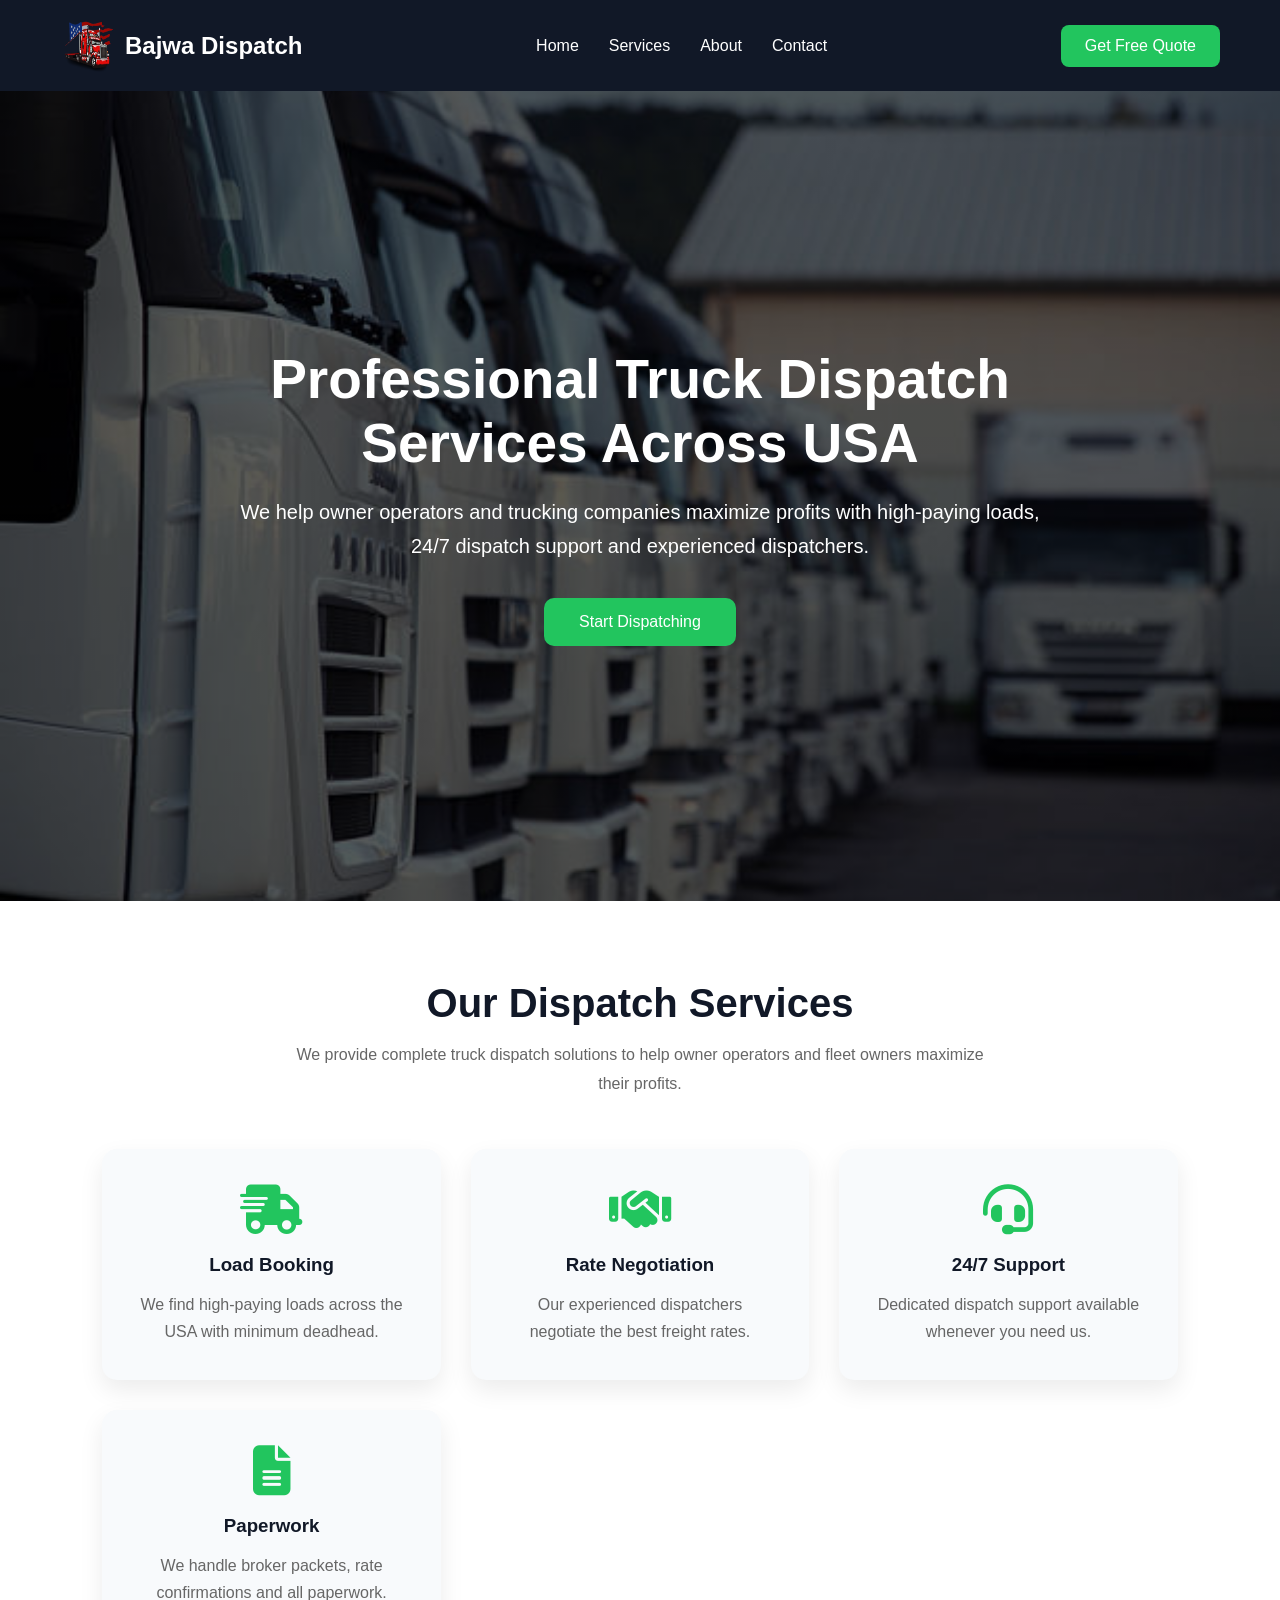
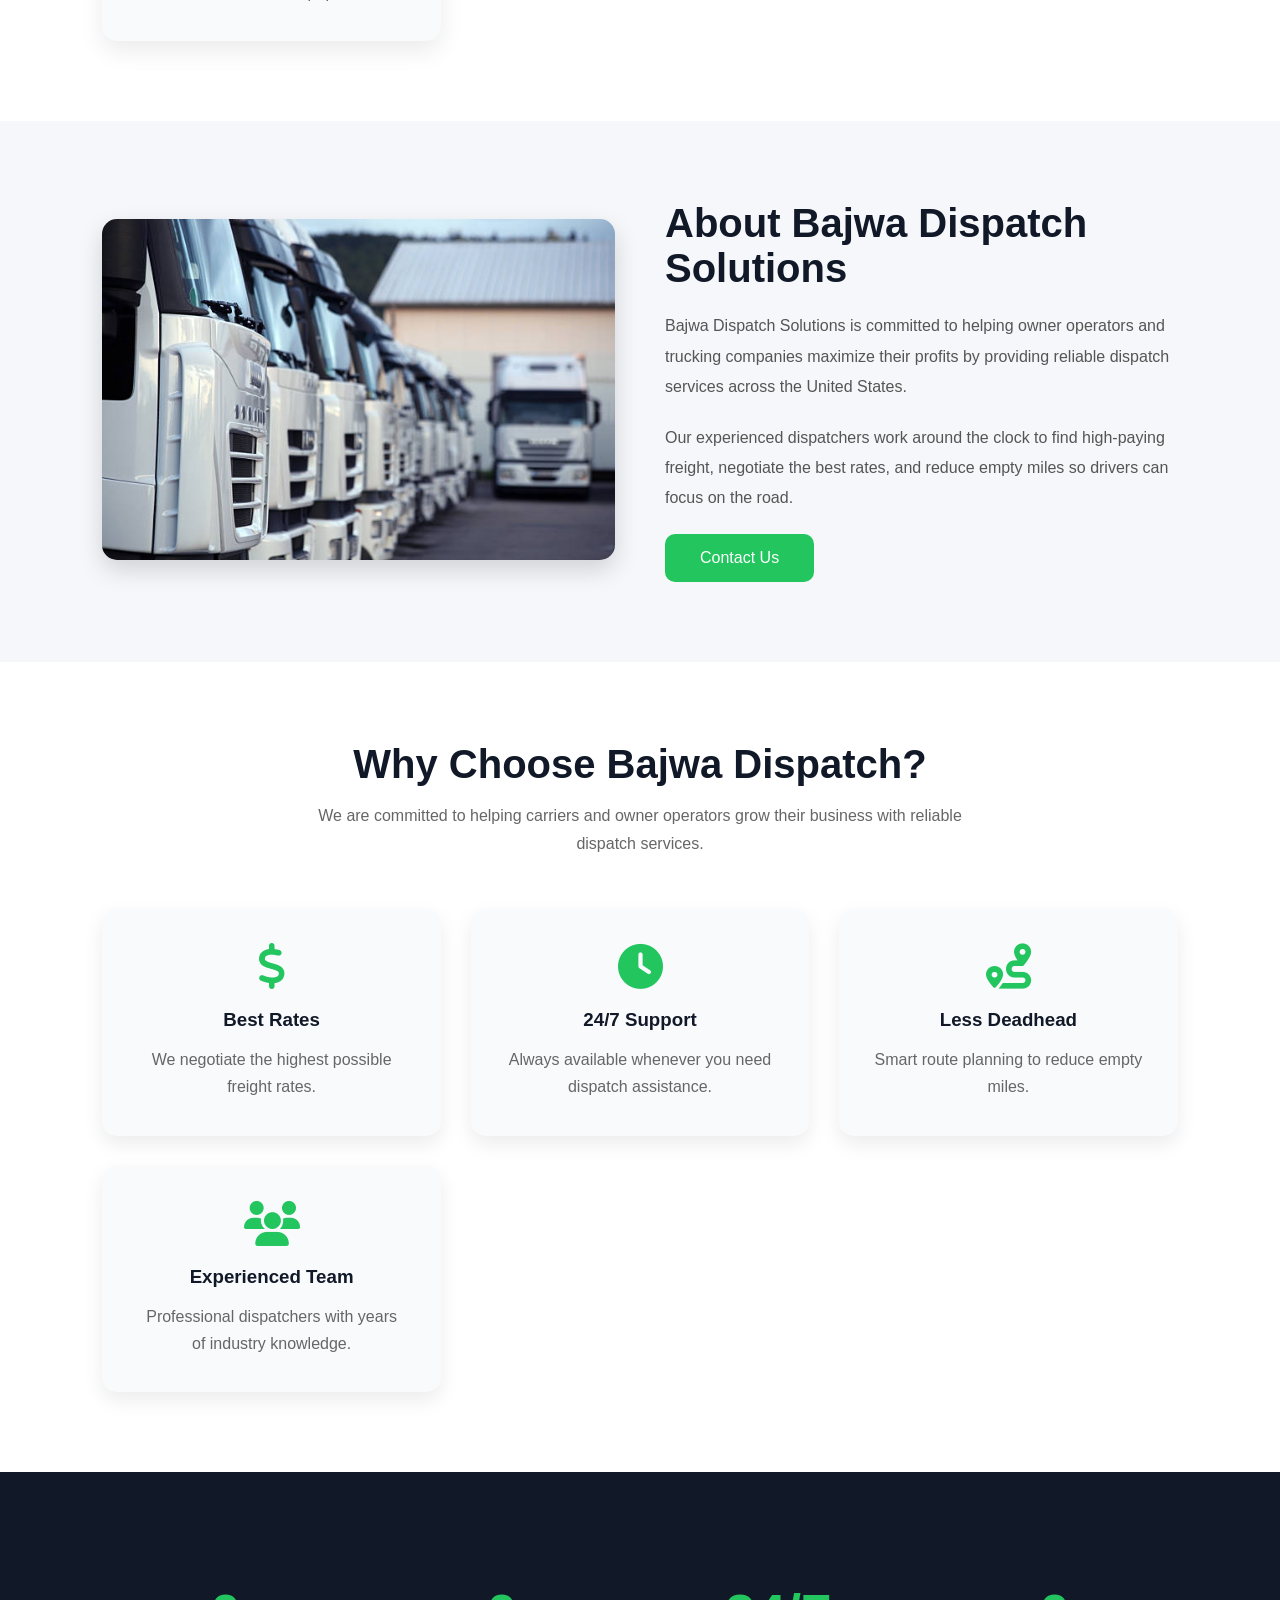
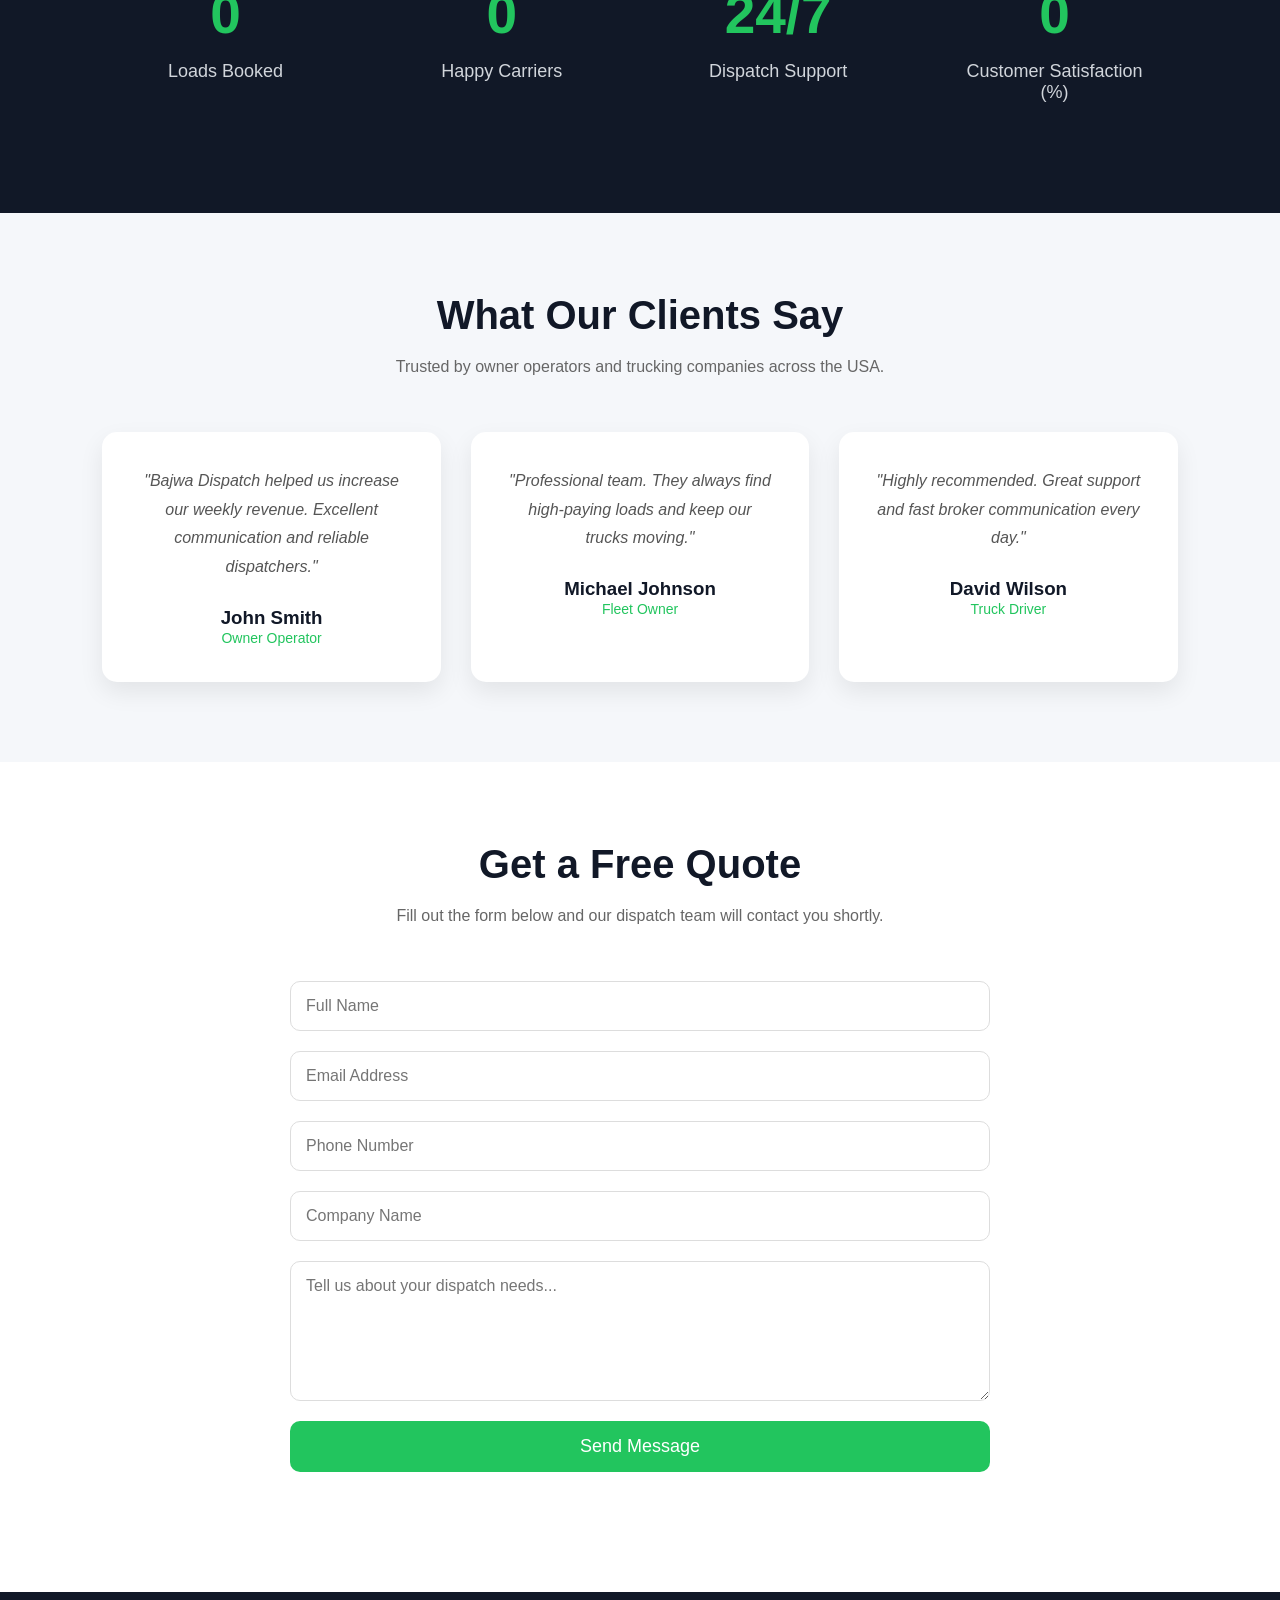
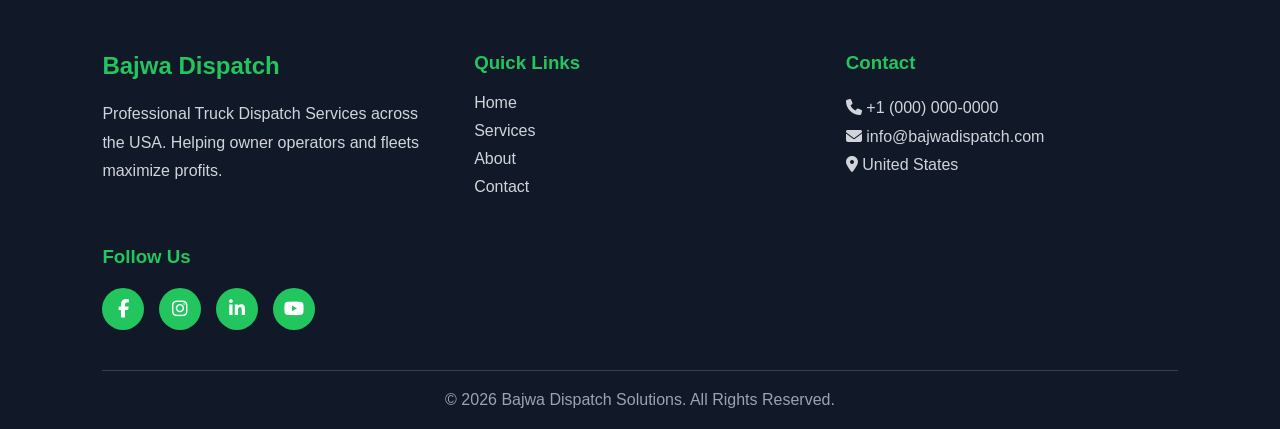
==== frontend/index.html @ b5c73dee "Complete contact form and frontend-backend integration" ====
<!DOCTYPE html>
<html lang="en">
<head>
    <meta charset="UTF-8">
    <meta name="viewport" content="width=device-width, initial-scale=1.0">
    <title>Bajwa Dispatch Solutions</title>

    <!-- CSS -->
    <link rel="stylesheet" href="css/style.css">

    <!-- Font Awesome -->
    <link rel="stylesheet"
    href="https://cdnjs.cloudflare.com/ajax/libs/font-awesome/6.7.2/css/all.min.css">
</head>
<body>

<!-- ========================= -->
<!-- Header -->
<!-- ========================= -->

<header>

    <nav class="navbar">

        <div class="logo">
            <img src="images/logo.png" alt="Bajwa Dispatch Logo">
            <h2>Bajwa Dispatch</h2>
        </div>

        <ul class="nav-links">

            <li><a href="#home">Home</a></li>
            <li><a href="#services">Services</a></li>
            <li><a href="#about">About</a></li>
            <li><a href="#contact">Contact</a></li>

        </ul>

        <a href="#contact" class="quote-btn">
            Get Free Quote
        </a>

    </nav>

</header>

<!-- ========================= -->
<!-- Hero Section -->
<!-- ========================= -->

<section class="hero" id="home">

    <div class="hero-content">

        <h1>
            Professional Truck Dispatch Services Across USA
        </h1>

        <p>

            We help owner operators and trucking companies
            maximize profits with high-paying loads,
            24/7 dispatch support and experienced dispatchers.

        </p>

        <a href="#contact" class="hero-btn">
            Start Dispatching
        </a>

    </div>

</section>
<!-- ========================= -->
<!-- Services Section -->
<!-- ========================= -->

<section class="services" id="services">

    <div class="section-title">
        <h2>Our Dispatch Services</h2>
        <p>
            We provide complete truck dispatch solutions to help owner operators
            and fleet owners maximize their profits.
        </p>
    </div>

    <div class="services-container">

        <div class="service-card">
            <i class="fa-solid fa-truck-fast"></i>
            <h3>Load Booking</h3>
            <p>
                We find high-paying loads across the USA with minimum deadhead.
            </p>
        </div>

        <div class="service-card">
            <i class="fa-solid fa-handshake"></i>
            <h3>Rate Negotiation</h3>
            <p>
                Our experienced dispatchers negotiate the best freight rates.
            </p>
        </div>

        <div class="service-card">
            <i class="fa-solid fa-headset"></i>
            <h3>24/7 Support</h3>
            <p>
                Dedicated dispatch support available whenever you need us.
            </p>
        </div>

        <div class="service-card">
            <i class="fa-solid fa-file-lines"></i>
            <h3>Paperwork</h3>
            <p>
                We handle broker packets, rate confirmations and all paperwork.
            </p>
        </div>

    </div>

</section>
<!-- ========================= -->
<!-- About Section -->
<!-- ========================= -->

<section class="about" id="about">

    <div class="about-image">
        <img src="images/about-truck.jpg" alt="Truck">
    </div>

    <div class="about-content">

        <h2>About Bajwa Dispatch Solutions</h2>

        <p>
            Bajwa Dispatch Solutions is committed to helping owner operators
            and trucking companies maximize their profits by providing reliable
            dispatch services across the United States.
        </p>

        <p>
            Our experienced dispatchers work around the clock to find
            high-paying freight, negotiate the best rates, and reduce empty
            miles so drivers can focus on the road.
        </p>

        <a href="#contact" class="hero-btn">
            Contact Us
        </a>

    </div>

</section>
<!-- ========================= -->
<!-- Why Choose Us -->
<!-- ========================= -->

<section class="why-us">

    <div class="section-title">
        <h2>Why Choose Bajwa Dispatch?</h2>
        <p>
            We are committed to helping carriers and owner operators grow
            their business with reliable dispatch services.
        </p>
    </div>

    <div class="why-container">

        <div class="why-card">
            <i class="fa-solid fa-dollar-sign"></i>
            <h3>Best Rates</h3>
            <p>We negotiate the highest possible freight rates.</p>
        </div>

        <div class="why-card">
            <i class="fa-solid fa-clock"></i>
            <h3>24/7 Support</h3>
            <p>Always available whenever you need dispatch assistance.</p>
        </div>

        <div class="why-card">
            <i class="fa-solid fa-route"></i>
            <h3>Less Deadhead</h3>
            <p>Smart route planning to reduce empty miles.</p>
        </div>

        <div class="why-card">
            <i class="fa-solid fa-users"></i>
            <h3>Experienced Team</h3>
            <p>Professional dispatchers with years of industry knowledge.</p>
        </div>

    </div>

</section>
<!-- ========================= -->
<!-- Statistics Section -->
<!-- ========================= -->

<section class="stats">

    <div class="stat-box">
        <h2 class="counter" data-target="500">0</h2>
        <p>Loads Booked</p>
    </div>

    <div class="stat-box">
        <h2 class="counter" data-target="150">0</h2>
        <p>Happy Carriers</p>
    </div>

    <div class="stat-box">
        <h2>24/7</h2>
        <p>Dispatch Support</p>
    </div>

    <div class="stat-box">
        <h2 class="counter" data-target="99">0</h2>
        <p>Customer Satisfaction (%)</p>
    </div>

</section>
<!-- ========================= -->
<!-- Testimonials -->
<!-- ========================= -->

<section class="testimonials">

    <div class="section-title">
        <h2>What Our Clients Say</h2>
        <p>
            Trusted by owner operators and trucking companies across the USA.
        </p>
    </div>

    <div class="testimonial-container">

        <div class="testimonial-card">
            <p>
                "Bajwa Dispatch helped us increase our weekly revenue.
                Excellent communication and reliable dispatchers."
            </p>

            <h3>John Smith</h3>
            <span>Owner Operator</span>
        </div>

        <div class="testimonial-card">
            <p>
                "Professional team. They always find high-paying loads and
                keep our trucks moving."
            </p>

            <h3>Michael Johnson</h3>
            <span>Fleet Owner</span>
        </div>

        <div class="testimonial-card">
            <p>
                "Highly recommended. Great support and fast broker
                communication every day."
            </p>

            <h3>David Wilson</h3>
            <span>Truck Driver</span>
        </div>

    </div>

</section>
<!-- ========================= -->
<!-- Contact Section -->
<!-- ========================= -->

<section class="contact" id="contact">

    <div class="section-title">
        <h2>Get a Free Quote</h2>
        <p>
            Fill out the form below and our dispatch team will contact you shortly.
        </p>
    </div>

    <form id="contactForm">

        <input type="text" id="name" placeholder="Full Name" required>

        <input type="email" id="email" placeholder="Email Address" required>

        <input type="tel" id="phone" placeholder="Phone Number" required>

        <input type="text" id="company" placeholder="Company Name">

        <textarea id="message" rows="6"
        placeholder="Tell us about your dispatch needs..." required></textarea>

        <button type="submit">
            Send Message
        </button>

    </form>

</section>
<!-- ========================= -->
<!-- Footer -->
<!-- ========================= -->

<footer class="footer">

    <div class="footer-container">

        <div class="footer-box">
            <h2>Bajwa Dispatch</h2>

            <p>
                Professional Truck Dispatch Services across the USA.
                Helping owner operators and fleets maximize profits.
            </p>
        </div>

        <div class="footer-box">

            <h3>Quick Links</h3>

            <a href="#home">Home</a>
            <a href="#services">Services</a>
            <a href="#about">About</a>
            <a href="#contact">Contact</a>

        </div>

        <div class="footer-box">

            <h3>Contact</h3>

            <p><i class="fa-solid fa-phone"></i> +1 (000) 000-0000</p>

            <p><i class="fa-solid fa-envelope"></i> info@bajwadispatch.com</p>

            <p><i class="fa-solid fa-location-dot"></i> United States</p>

        </div>

        <div class="footer-box">

            <h3>Follow Us</h3>

            <div class="social-icons">

                <a href="#"><i class="fab fa-facebook-f"></i></a>

                <a href="#"><i class="fab fa-instagram"></i></a>

                <a href="#"><i class="fab fa-linkedin-in"></i></a>

                <a href="#"><i class="fab fa-youtube"></i></a>

            </div>

        </div>

    </div>

    <hr>

    <p class="copyright">
        © 2026 Bajwa Dispatch Solutions. All Rights Reserved.
    </p>

</footer>
<script src="js/script.js"></script>

</body>
</html>
---- frontend/css/style.css ----
/* ===========================
   Reset
=========================== */

*{
    margin:0;
    padding:0;
    box-sizing:border-box;
    font-family:Arial, Helvetica, sans-serif;
}

html{
    scroll-behavior:smooth;
}

body{
    background:#f5f7fa;
}

/* ===========================
   Navbar
=========================== */

header{
    width:100%;
    background:#111827;
    position:sticky;
    top:0;
    z-index:1000;
}

.navbar{

    max-width:1200px;
    margin:auto;

    display:flex;
    justify-content:space-between;
    align-items:center;

    padding:18px 20px;

}

.logo{

    display:flex;
    align-items:center;
    gap:10px;

}

.logo img{

    width:55px;
    height:55px;

}

.logo h2{

    color:white;
    font-size:24px;

}

.nav-links{

    display:flex;
    list-style:none;
    gap:30px;

}

.nav-links a{

    color:white;
    text-decoration:none;
    transition:.3s;

}

.nav-links a:hover{

    color:#22c55e;

}

.quote-btn{

    text-decoration:none;
    background:#22c55e;
    color:white;

    padding:12px 24px;

    border-radius:8px;

    transition:.3s;

}

.quote-btn:hover{

    background:#16a34a;

}

/* ===========================
   Hero
=========================== */

.hero{

    min-height:90vh;

    display:flex;
    justify-content:center;
    align-items:center;
    text-align:center;

    padding:40px;

    color:white;

    background:
    linear-gradient(rgba(0,0,0,.65),rgba(0,0,0,.65)),
    url("../images/about-truck.jpg");

    background-size:cover;
    background-position:center;

}

.hero-content{

    max-width:800px;

}

.hero h1{

    font-size:55px;
    margin-bottom:20px;

}

.hero p{

    font-size:20px;
    line-height:1.7;
    margin-bottom:35px;

}

.hero-btn{

    display:inline-block;

    text-decoration:none;

    background:#22c55e;

    color:white;

    padding:15px 35px;

    border-radius:10px;

    transition:.3s;

}

.hero-btn:hover{

    background:#16a34a;
}

/* ===========================
   Responsive
=========================== */

@media(max-width:900px){

.navbar{

    flex-direction:column;
    gap:20px;

}

.nav-links{

    flex-direction:column;
    text-align:center;

}

.hero h1{

    font-size:38px;

}

.hero p{

    font-size:18px;

}

}
/* ===========================
   Services
=========================== */

.services{

    padding:80px 8%;
    background:#ffffff;

}

.section-title{

    text-align:center;
    margin-bottom:50px;

}

.section-title h2{

    font-size:40px;
    color:#111827;
    margin-bottom:15px;

}

.section-title p{

    color:#666;
    max-width:700px;
    margin:auto;
    line-height:1.8;

}

.services-container{

    display:grid;
    grid-template-columns:repeat(auto-fit,minmax(250px,1fr));
    gap:30px;

}

.service-card{

    background:#f8fafc;
    padding:35px;
    text-align:center;

    border-radius:15px;

    transition:.3s;
    box-shadow:0 10px 25px rgba(0,0,0,.08);

}

.service-card:hover{

    transform:translateY(-10px);

}

.service-card i{

    font-size:50px;
    color:#22c55e;
    margin-bottom:20px;

}

.service-card h3{

    margin-bottom:15px;
    color:#111827;

}

.service-card p{

    color:#666;
    line-height:1.7;

}
/* ===========================
   About
=========================== */

.about{

    display:grid;
    grid-template-columns:repeat(auto-fit,minmax(350px,1fr));

    gap:50px;

    align-items:center;

    padding:80px 8%;

    background:#f5f7fa;

}

.about-image img{

    width:100%;
    border-radius:15px;
    box-shadow:0 10px 25px rgba(0,0,0,.15);

}

.about-content h2{

    font-size:40px;
    margin-bottom:20px;
    color:#111827;

}

.about-content p{

    color:#555;
    line-height:1.9;
    margin-bottom:20px;

}
/* ===========================
   Why Choose Us
=========================== */

.why-us{
    padding:80px 8%;
    background:#ffffff;
}

.why-container{
    display:grid;
    grid-template-columns:repeat(auto-fit,minmax(250px,1fr));
    gap:30px;
}

.why-card{
    background:#f8fafc;
    padding:35px;
    text-align:center;
    border-radius:15px;
    box-shadow:0 8px 20px rgba(0,0,0,.08);
    transition:.3s;
}

.why-card:hover{
    transform:translateY(-10px);
}

.why-card i{
    font-size:45px;
    color:#22c55e;
    margin-bottom:20px;
}

.why-card h3{
    margin-bottom:15px;
    color:#111827;
}

.why-card p{
    color:#666;
    line-height:1.7;
}
/* ===========================
   Statistics
=========================== */

.stats{

    background:#111827;
    color:white;

    padding:80px 8%;

    display:grid;
    grid-template-columns:repeat(auto-fit,minmax(220px,1fr));

    gap:30px;

    text-align:center;

}

.stat-box{

    padding:30px;

}

.stat-box h2{

    font-size:55px;

    color:#22c55e;

    margin-bottom:15px;

}

.stat-box p{

    font-size:18px;

    color:#d1d5db;

}
/* ===========================
   Testimonials
=========================== */

.testimonials{

    padding:80px 8%;
    background:#f5f7fa;

}

.testimonial-container{

    display:grid;
    grid-template-columns:repeat(auto-fit,minmax(300px,1fr));

    gap:30px;

}

.testimonial-card{

    background:white;

    padding:35px;

    border-radius:15px;

    text-align:center;

    box-shadow:0 10px 25px rgba(0,0,0,.08);

    transition:.3s;

}

.testimonial-card:hover{

    transform:translateY(-8px);

}

.testimonial-card p{

    color:#555;

    line-height:1.8;

    margin-bottom:25px;

    font-style:italic;

}

.testimonial-card h3{

    color:#111827;

}

.testimonial-card span{

    color:#22c55e;

    font-size:14px;

}
/* ===========================
   Contact
=========================== */

.contact{
    padding:80px 8%;
    background:#ffffff;
}

#contactForm{
    max-width:700px;
    margin:40px auto;
    display:flex;
    flex-direction:column;
    gap:20px;
}

#contactForm input,
#contactForm textarea{

    padding:15px;
    border:1px solid #ddd;
    border-radius:10px;
    font-size:16px;
    outline:none;

}

#contactForm input:focus,
#contactForm textarea:focus{

    border-color:#22c55e;

}

#contactForm button{

    background:#22c55e;
    color:white;
    border:none;
    padding:15px;
    border-radius:10px;
    font-size:18px;
    cursor:pointer;
    transition:.3s;

}

#contactForm button:hover{

    background:#16a34a;

}
/* ===========================
   Footer
=========================== */

.footer{

    background:#111827;

    color:white;

    padding:60px 8% 20px;

}

.footer-container{

    display:grid;

    grid-template-columns:repeat(auto-fit,minmax(250px,1fr));

    gap:40px;

    margin-bottom:30px;

}

.footer-box h2,
.footer-box h3{

    margin-bottom:20px;

    color:#22c55e;

}

.footer-box p{

    line-height:1.8;

    color:#d1d5db;

}

.footer-box a{

    display:block;

    color:#d1d5db;

    text-decoration:none;

    margin-bottom:10px;

}

.footer-box a:hover{

    color:#22c55e;

}

.social-icons{

    display:flex;

    gap:15px;

}

.social-icons a{

    width:42px;

    height:42px;

    display:flex;

    justify-content:center;

    align-items:center;

    border-radius:50%;

    background:#22c55e;

    color:white;

    font-size:18px;

    transition:.3s;

}

.social-icons a:hover{

    background:#16a34a;

}

.footer hr{

    border:none;

    height:1px;

    background:#374151;

    margin:20px 0;

}

.copyright{

    text-align:center;

    color:#9ca3af;

}
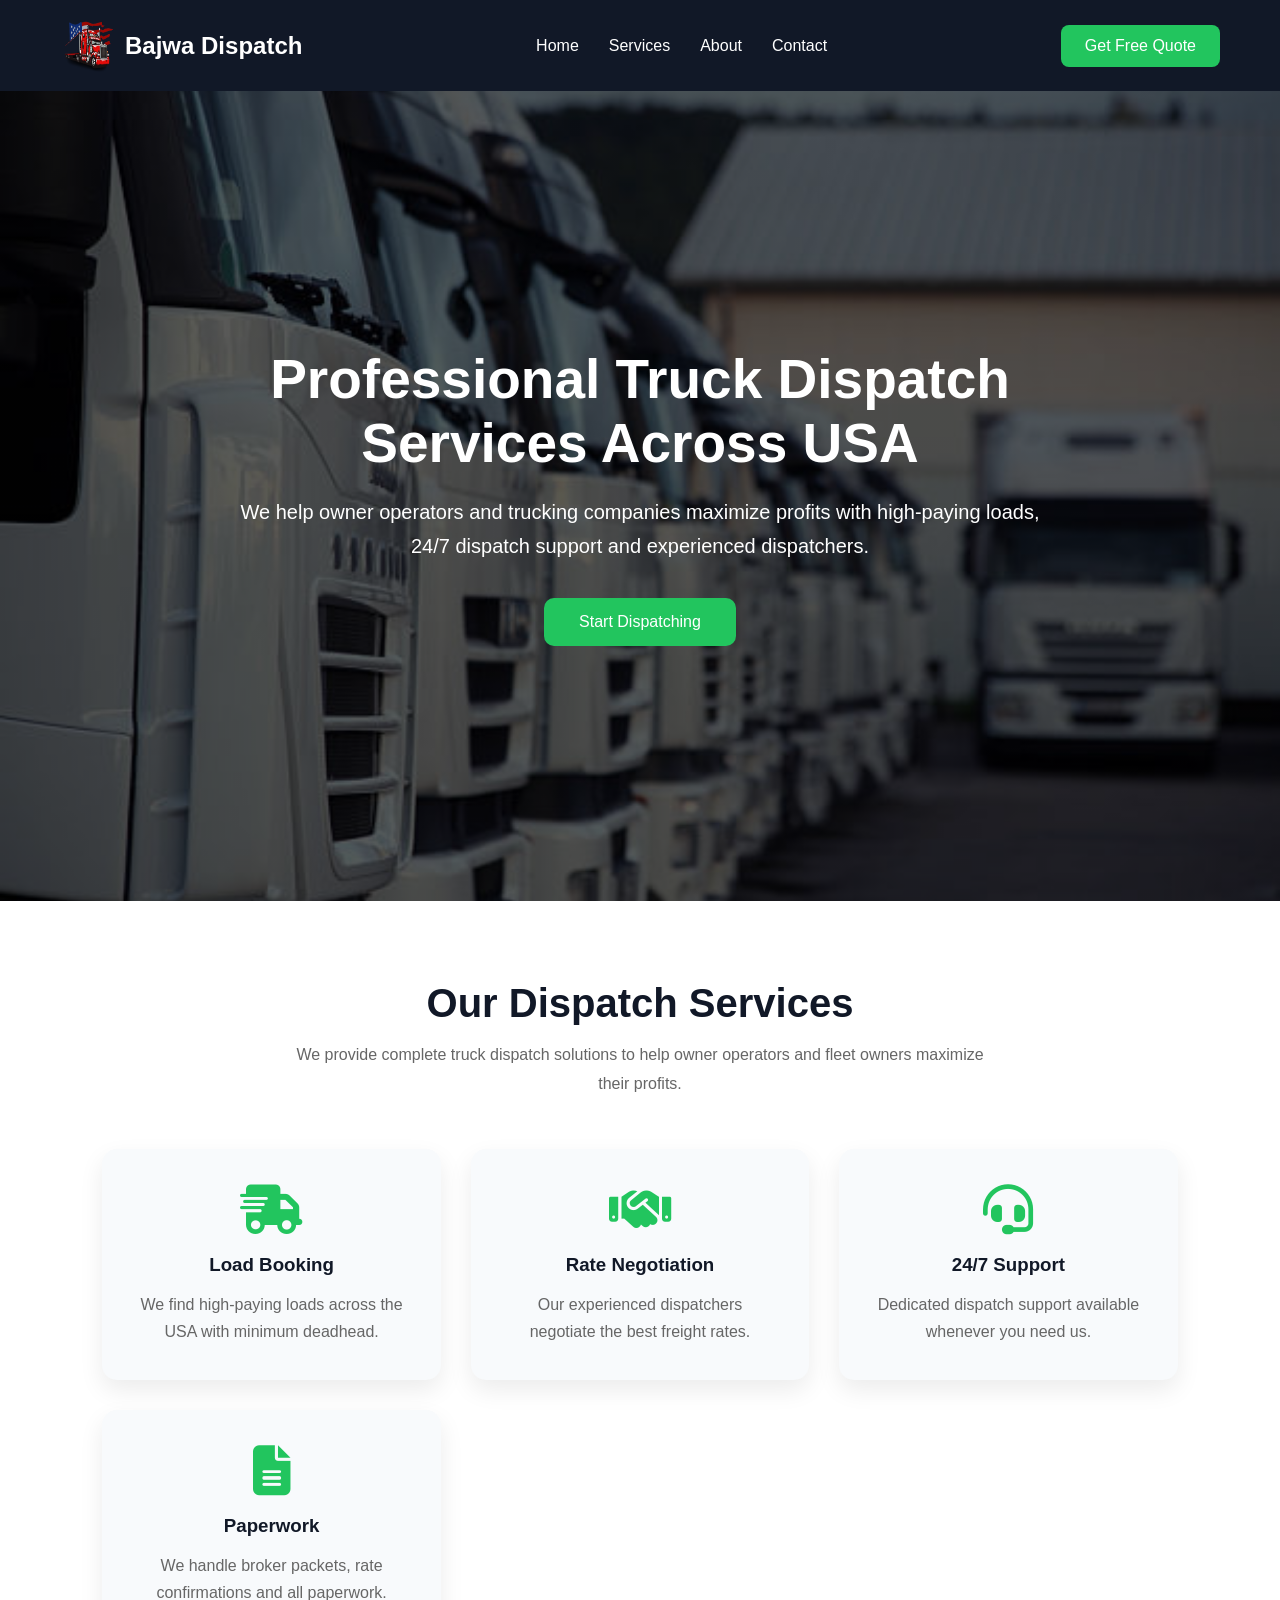
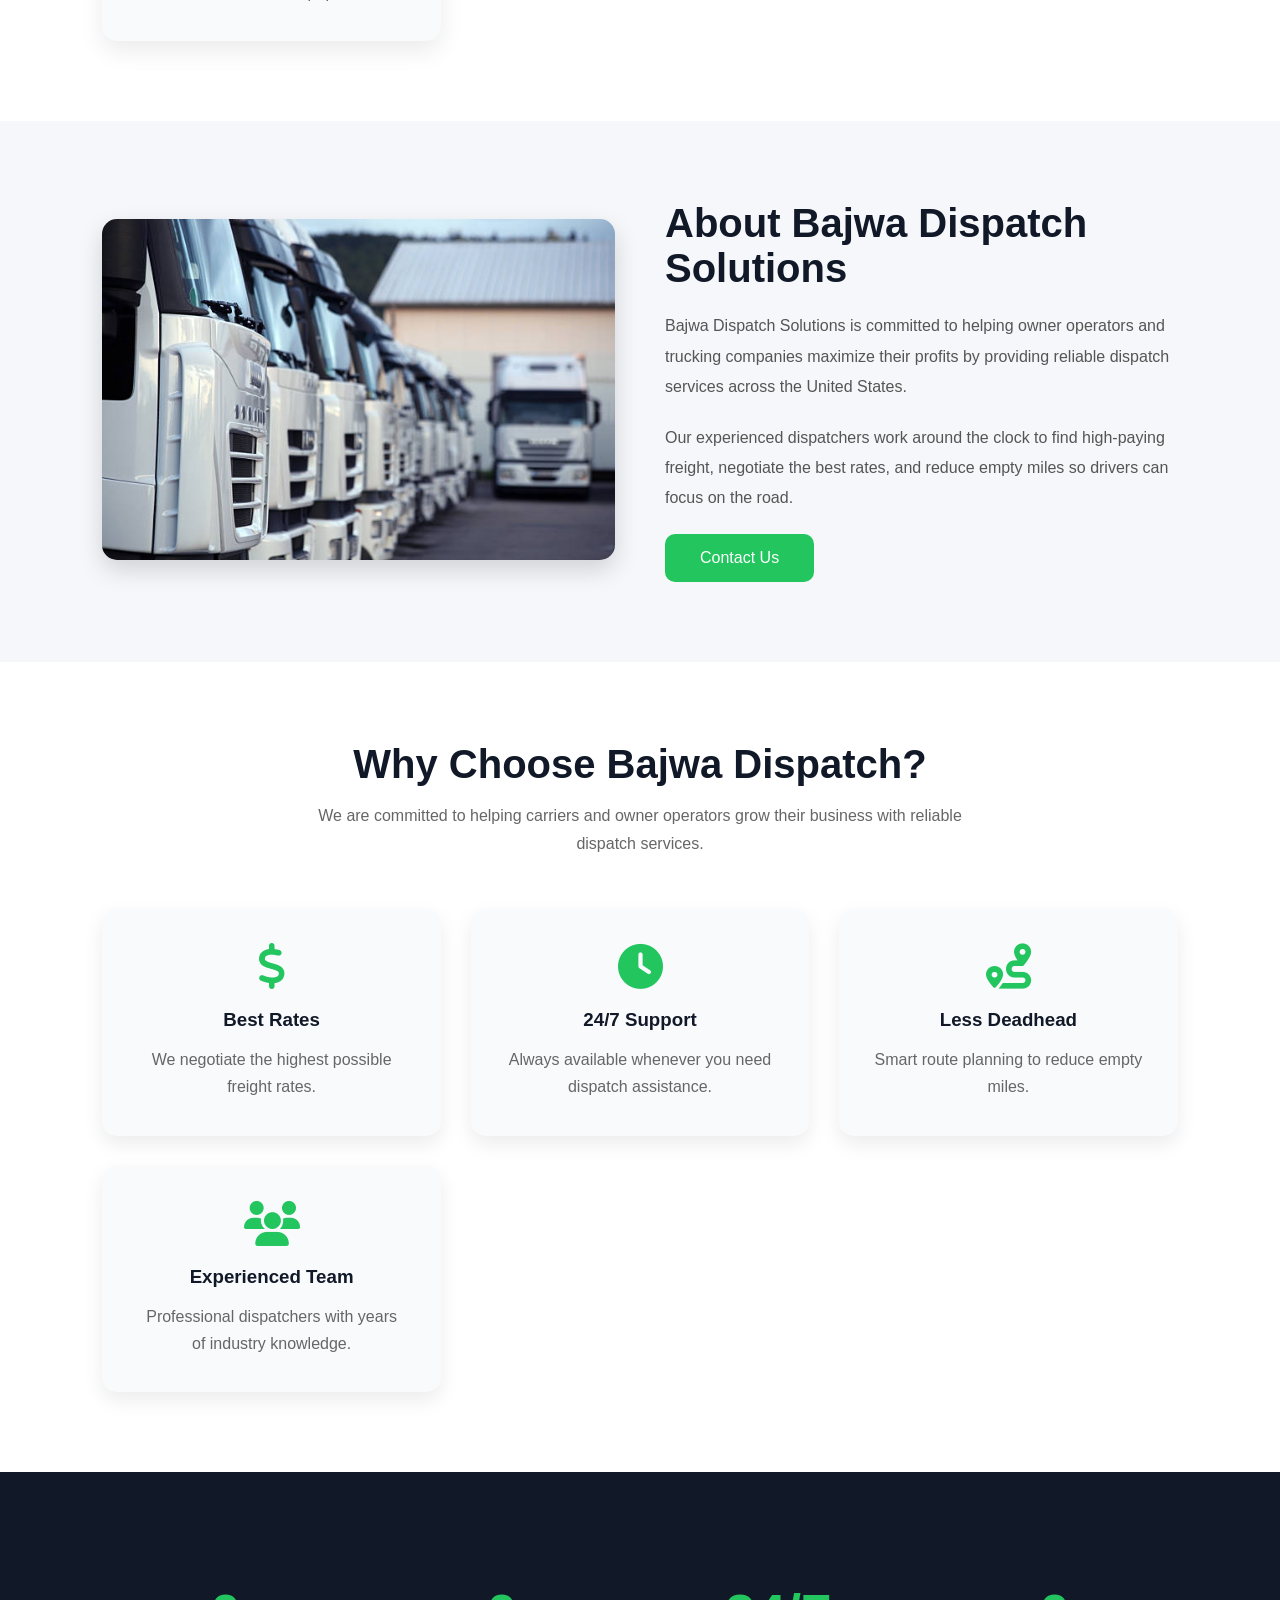
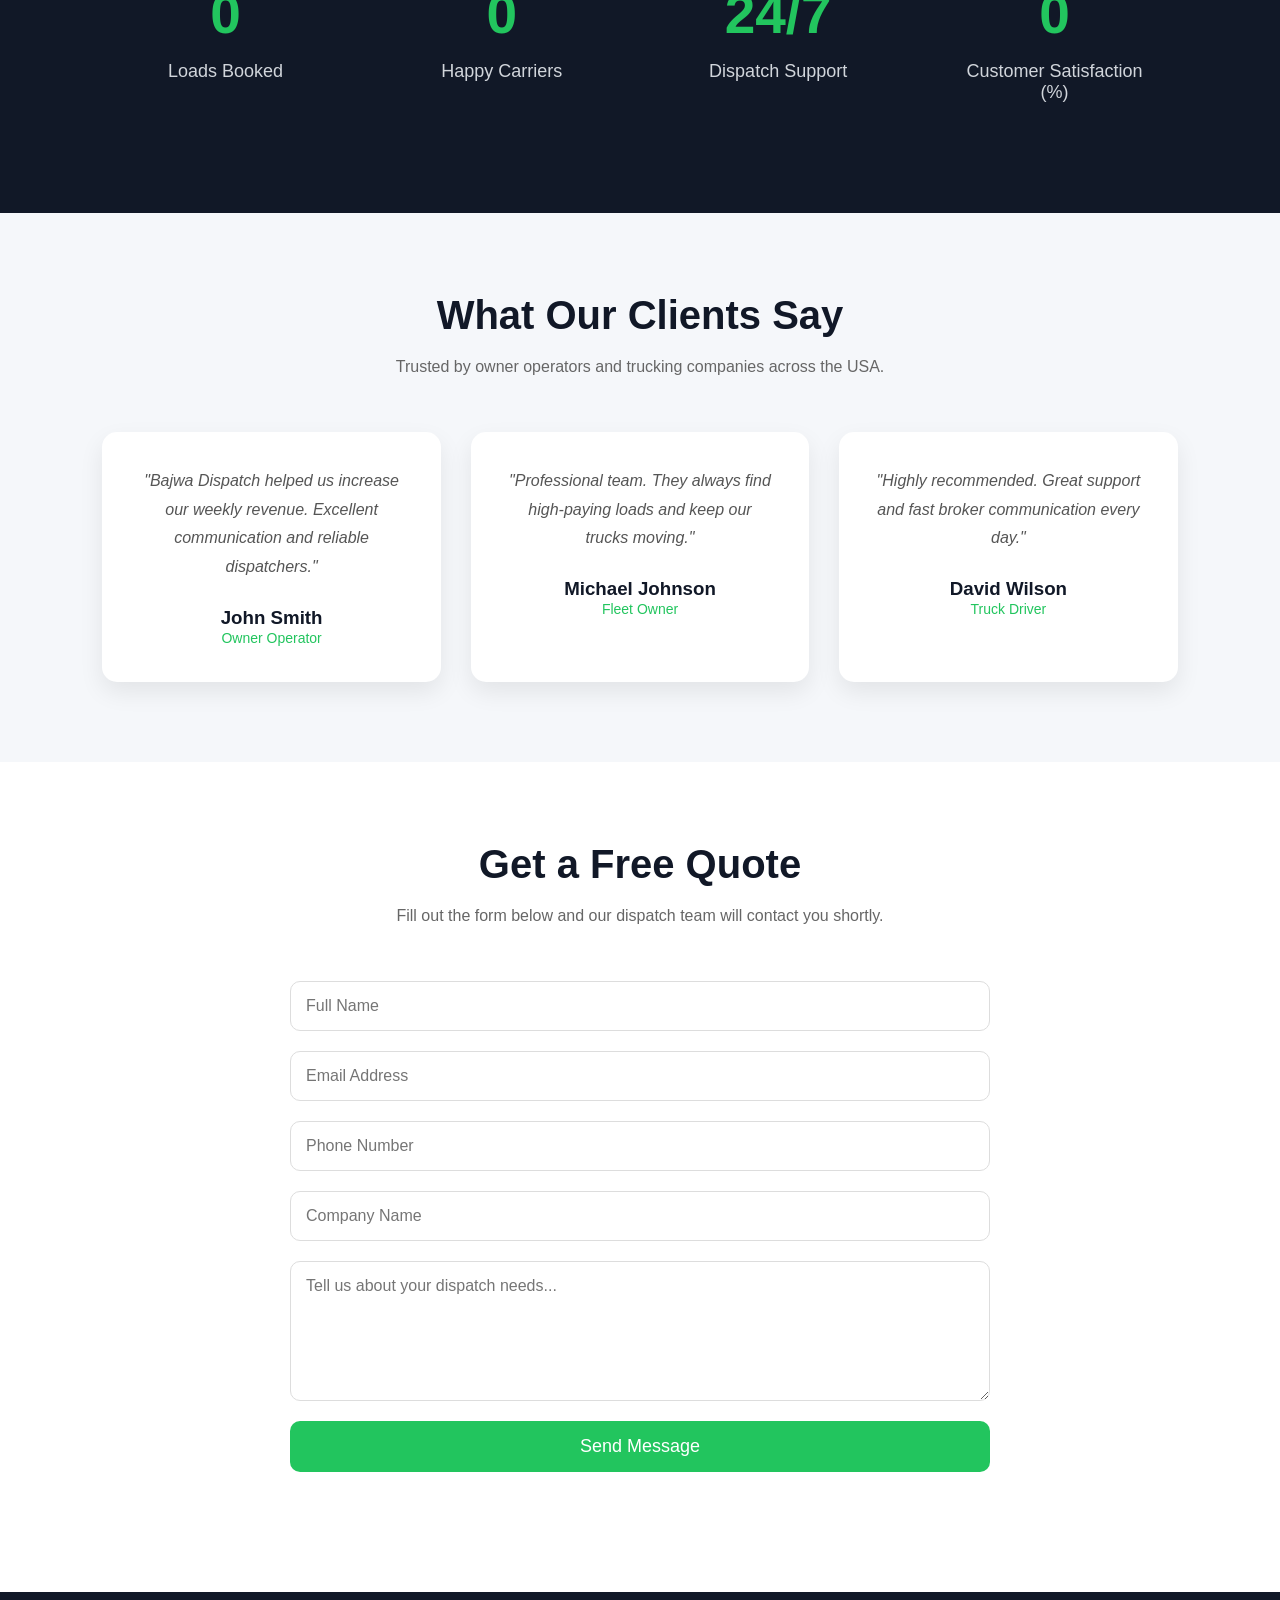
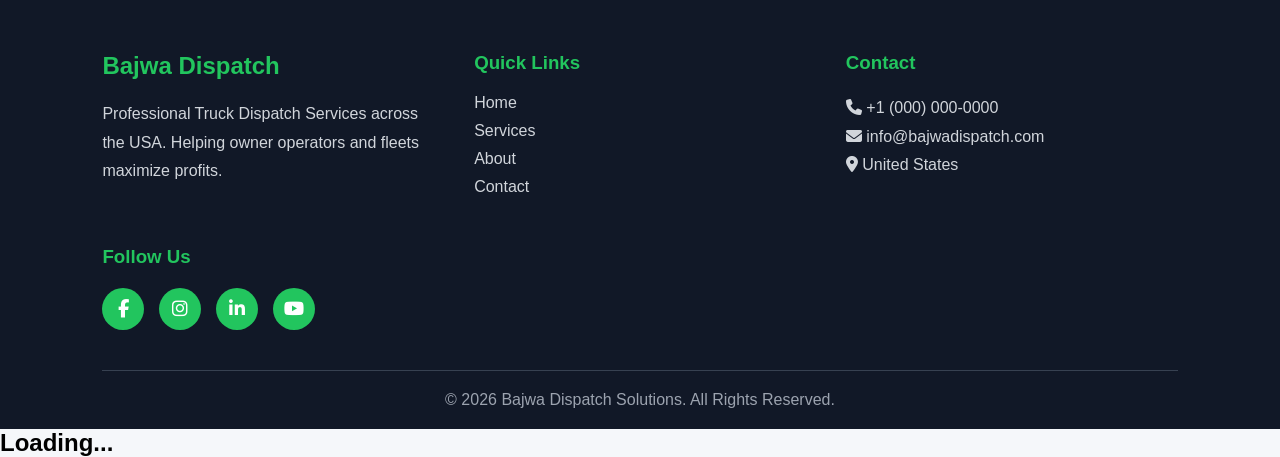
==== commit d63a5d35: "Remove old CRM files and unused website pages" ====
--- a/frontend/index.html
+++ b/frontend/index.html
@@ -376,4 +376,5 @@
 <script src="js/script.js"></script>
 
 </body>
-</html>+</html>
+<h2 id="result">Loading...</h2>
